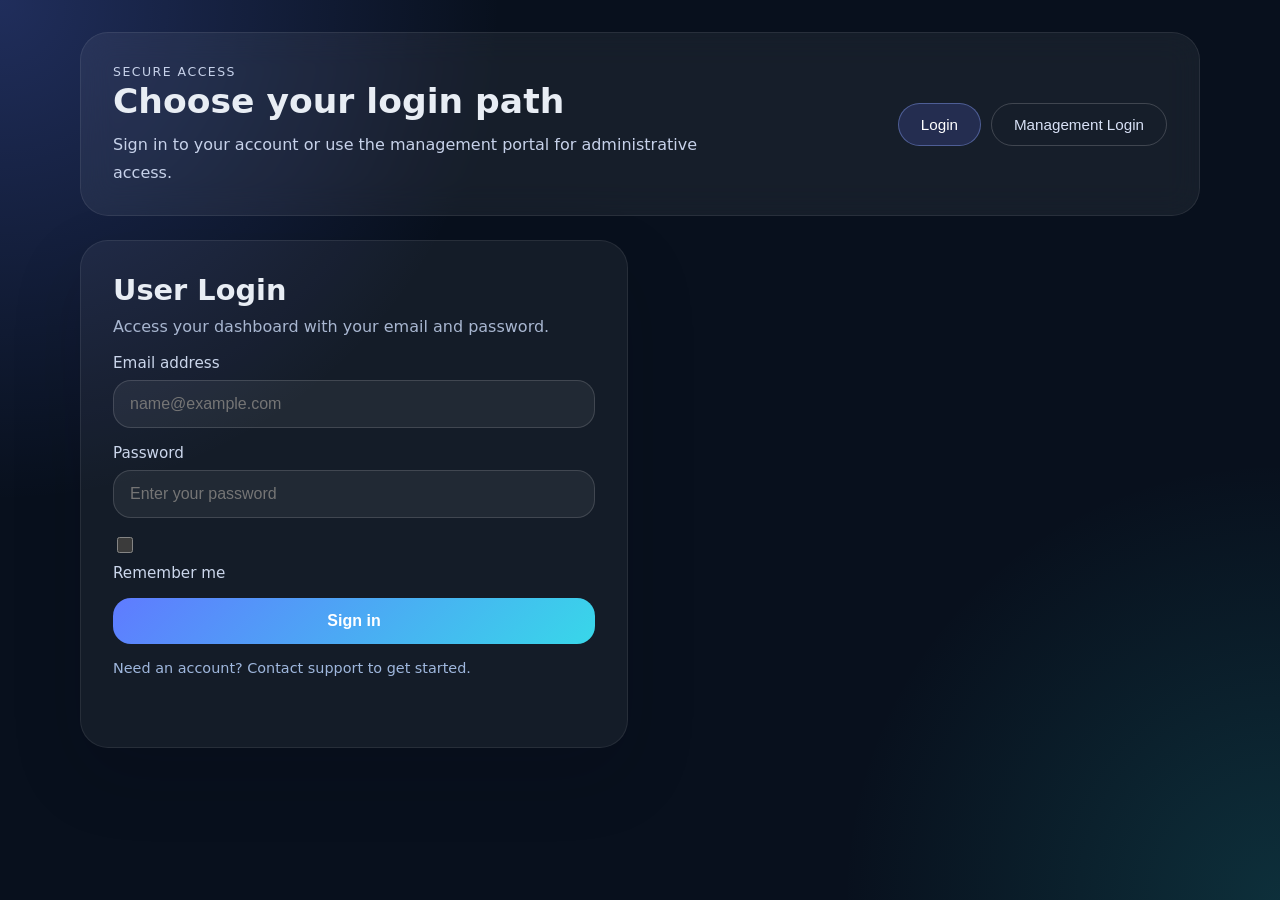
==== index.html @ 0501cc7b "created a 'login' and 'management login'pages" ====
<!DOCTYPE html>
<html lang="en">
<head>
  <meta charset="UTF-8" />
  <meta name="viewport" content="width=device-width, initial-scale=1.0" />
  <title>Login &amp; Management Login</title>
  <link rel="stylesheet" href="style.css" />
</head>
<body>
  <main class="page-shell">
    <div class="hero-panel">
      <div class="hero-copy">
        <p class="eyebrow">Secure access</p>
        <h1>Choose your login path</h1>
        <p>Sign in to your account or use the management portal for administrative access.</p>
      </div>
      <div class="switcher">
        <button id="loginToggle" class="switch-btn active" type="button">Login</button>
        <button id="managementToggle" class="switch-btn" type="button">Management Login</button>
      </div>
    </div>

    <section class="form-panel" aria-label="Authentication forms">
      <article id="loginPage" class="form-card active-card">
        <div class="card-header">
          <h2>User Login</h2>
          <p>Access your dashboard with your email and password.</p>
        </div>
        <form id="userLoginForm" class="auth-form">
          <label>
            Email address
            <input type="email" name="email" placeholder="name@example.com" required />
          </label>
          <label>
            Password
            <input type="password" name="password" placeholder="Enter your password" required />
          </label>
          <label class="checkbox-field">
            <input type="checkbox" name="remember" />
            Remember me
          </label>
          <button type="submit" class="primary-btn">Sign in</button>
          <p class="form-note">Need an account? Contact support to get started.</p>
          <div class="message" aria-live="polite"></div>
        </form>
      </article>

      <article id="managementPage" class="form-card">
        <div class="card-header">
          <h2>Management Login</h2>
          <p>Use your management credentials for admin access and reporting.</p>
        </div>
        <form id="managementLoginForm" class="auth-form">
          <label>
            Username
            <input type="text" name="username" placeholder="management user" required />
          </label>
          <label>
            Password
            <input type="password" name="password" placeholder="Enter your password" required />
          </label>
          <label>
            Branch code
            <input type="text" name="branch" placeholder="Office / branch code" />
          </label>
          <button type="submit" class="primary-btn">Access Portal</button>
          <p class="form-note">Only authorized personnel should sign in here.</p>
          <div class="message" aria-live="polite"></div>
        </form>
      </article>
    </section>
  </main>

  <script src="script.js"></script>
</body>
</html>
---- style.css ----
@import url(https://fonts.googleapis.com/css?family=Inconsolata&text=Hello);
:root {
  color-scheme: dark;
  font-family: Inter, system-ui, -apple-system, BlinkMacSystemFont, "Segoe UI", sans-serif;
  background: radial-gradient(circle at top left, rgba(94, 123, 255, 0.28), transparent 32%),
              radial-gradient(circle at bottom right, rgba(42, 211, 213, 0.16), transparent 28%),
              #08101d;
  color: #e8edf4;
}

* {
  box-sizing: border-box;
}

html, body {
  min-height: 100%;
  margin: 0;
  padding: 0;
}

body {
  display: grid;
  place-items: center;
  padding: 32px;
}

.page-shell {
  width: min(1120px, 100%);
  display: grid;
  gap: 24px;
}

.hero-panel {
  display: flex;
  align-items: center;
  justify-content: space-between;
  gap: 24px;
  padding: 28px 32px;
  border-radius: 28px;
  background: rgba(255,255,255,0.06);
  border: 1px solid rgba(255,255,255,0.08);
  backdrop-filter: blur(16px);
}

.hero-copy {
  max-width: 600px;
}

.eyebrow {
  margin: 0 0 10px;
  color: #8aa7d1;
  letter-spacing: 0.12em;
  text-transform: uppercase;
  font-size: 0.78rem;
}

.hero-copy h1 {
  margin: 0 0 12px;
  font-size: clamp(2rem, 2.7vw, 3rem);
  line-height: 1.05;
}

.hero-copy p {
  margin: 0;
  color: #c7d2ea;
  max-width: 48rem;
  line-height: 1.75;
}

.switcher {
  display: inline-flex;
  gap: 10px;
  flex-wrap: wrap;
}

.switch-btn {
  border: 1px solid rgba(255,255,255,0.18);
  border-radius: 999px;
  background: transparent;
  color: #d8e1f6;
  padding: 12px 22px;
  font-size: 0.95rem;
  cursor: pointer;
  transition: all 0.22s ease;
}

.switch-btn:hover,
.switch-btn.active {
  background: rgba(100, 116, 255, 0.18);
  border-color: rgba(143, 167, 255, 0.4);
  color: #ffffff;
}

.form-panel {
  display: grid;
  gap: 24px;
  grid-template-columns: repeat(2, minmax(0, 1fr));
}

.form-card {
  display: none;
  flex-direction: column;
  gap: 18px;
  padding: 32px;
  border-radius: 28px;
  background: rgba(255,255,255,0.05);
  border: 1px solid rgba(255,255,255,0.08);
  box-shadow: 0 28px 70px rgba(2, 8, 20, 0.15);
}

.form-card.active-card {
  display: flex;
}

.card-header h2 {
  margin: 0 0 10px;
  font-size: 1.8rem;
}

.card-header p {
  margin: 0;
  color: #a8b6d0;
}

.auth-form {
  display: grid;
  gap: 16px;
}

.auth-form label {
  display: grid;
  gap: 8px;
  font-size: 0.95rem;
  color: #cbd6eb;
}

.auth-form input[type="email"],
.auth-form input[type="password"],
.auth-form input[type="text"] {
  width: 100%;
  padding: 14px 16px;
  border-radius: 18px;
  border: 1px solid rgba(255,255,255,0.14);
  background: rgba(255,255,255,0.06);
  color: #f4f8ff;
  font-size: 1rem;
  transition: border-color 0.18s ease, background 0.18s ease;
}

.auth-form input:focus {
  outline: none;
  border-color: rgba(129, 140, 248, 0.85);
  background: rgba(255,255,255,0.11);
}

.checkbox-field {
  align-items: center;
  display: flex;
  gap: 10px;
  color: #b2c1e8;
}

.checkbox-field input {
  width: 16px;
  height: 16px;
}

.primary-btn {
  border: none;
  border-radius: 18px;
  padding: 14px 20px;
  background: linear-gradient(135deg, #5f7bff, #38d7e9);
  color: #fff;
  font-size: 1rem;
  font-weight: 600;
  cursor: pointer;
  transition: transform 0.18s ease, box-shadow 0.18s ease;
}

.primary-btn:hover {
  transform: translateY(-1px);
  box-shadow: 0 18px 40px rgba(56, 215, 233, 0.24);
}

.form-note {
  margin: 0;
  color: #9fb7dd;
  font-size: 0.9rem;
}

.message {
  min-height: 1.4em;
  color: #a0e7b8;
  font-weight: 500;
}

@media (max-width: 900px) {
  .hero-panel,
  .form-panel {
    grid-template-columns: 1fr;
  }
}

@media (max-width: 640px) {
  body {
    padding: 18px;
  }

  .hero-panel,
  .form-card {
    padding: 24px;
  }

  .switch-btn {
    flex: 1 1 48%;
  }
}
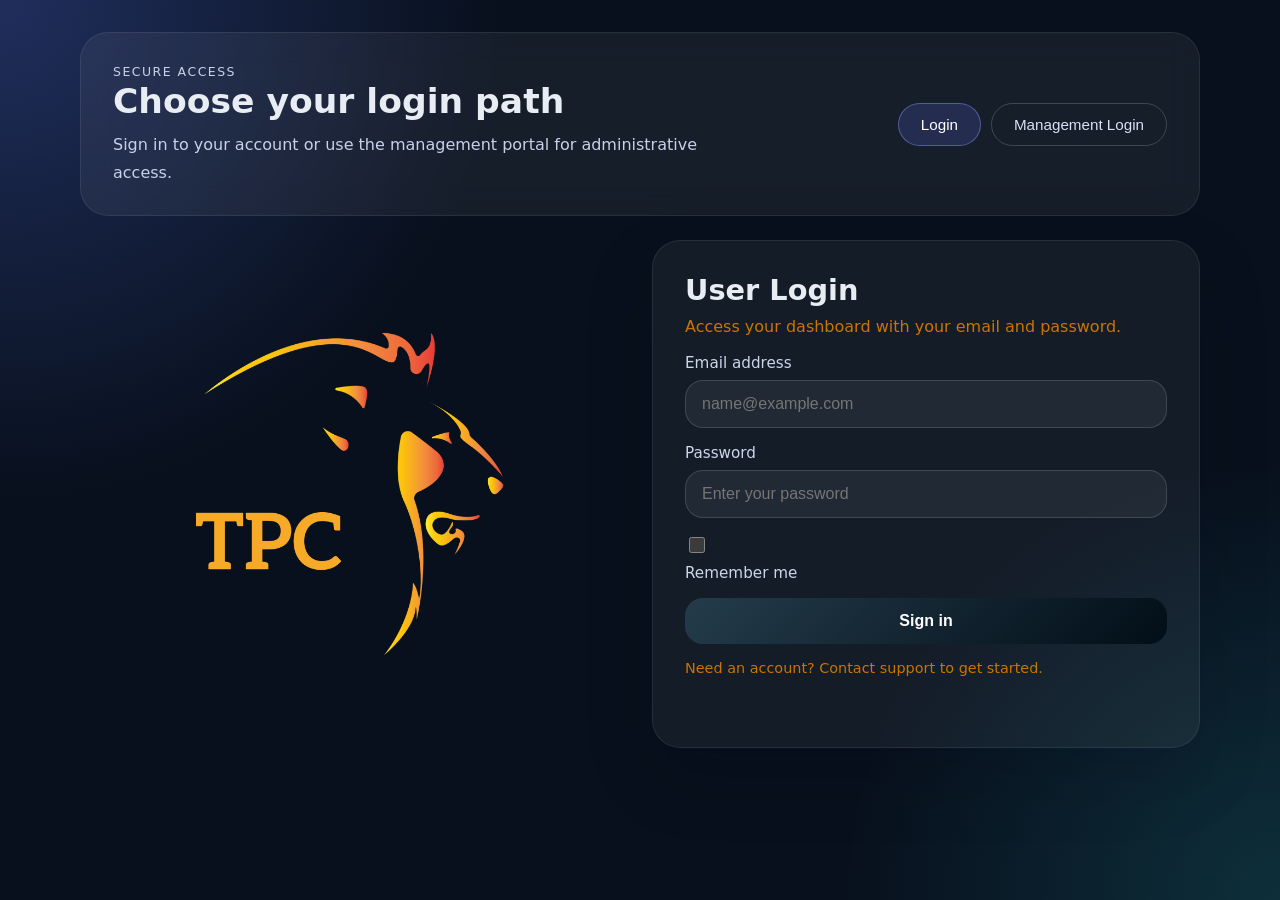
==== commit 26a3b34f: "added a logo" ====
--- a/index.html
+++ b/index.html
@@ -18,6 +18,10 @@
         <button id="loginToggle" class="switch-btn active" type="button">Login</button>
         <button id="managementToggle" class="switch-btn" type="button">Management Login</button>
       </div>
+    </div>
+
+    <div class="logo">
+      <img src="ASSESTS/background.png" alt="Company Logo" width="210" height="160" />
     </div>
 
     <section class="form-panel" aria-label="Authentication forms">
@@ -48,6 +52,9 @@
       <article id="managementPage" class="form-card">
         <div class="card-header">
           <h2>Management Login</h2>
+          <div class="switcher">
+
+          </div>
           <p>Use your management credentials for admin access and reporting.</p>
         </div>
         <form id="managementLoginForm" class="auth-form">
--- a/style.css
+++ b/style.css
@@ -27,10 +27,12 @@
 .page-shell {
   width: min(1120px, 100%);
   display: grid;
+  grid-template-columns: 1fr 1fr;  /* Logo and form-panel equal width */
   gap: 24px;
 }
 
 .hero-panel {
+  grid-column: 1 / -1;  /* Span full width */
   display: flex;
   align-items: center;
   justify-content: space-between;
@@ -48,7 +50,7 @@
 
 .eyebrow {
   margin: 0 0 10px;
-  color: #8aa7d1;
+  color: #ca7404;
   letter-spacing: 0.12em;
   text-transform: uppercase;
   font-size: 0.78rem;
@@ -91,10 +93,25 @@
   color: #ffffff;
 }
 
+.logo {
+  display: flex;
+  justify-content: flex-start;
+  align-items: flex-start;
+  width: 100%;
+  height: 100%;
+}
+
+.logo img {
+  width: 100%;
+  height: 100%;
+  object-fit: contain;
+}
+
 .form-panel {
-  display: grid;
-  gap: 24px;
-  grid-template-columns: repeat(2, minmax(0, 1fr));
+  display: flex;
+  flex-direction: column;
+  gap: 16px;
+  /* form-panel styling */
 }
 
 .form-card {
@@ -119,7 +136,7 @@
 
 .card-header p {
   margin: 0;
-  color: #a8b6d0;
+  color: #ca7404;
 }
 
 .auth-form {
@@ -169,7 +186,7 @@
   border: none;
   border-radius: 18px;
   padding: 14px 20px;
-  background: linear-gradient(135deg, #5f7bff, #38d7e9);
+  background: linear-gradient(135deg, #243c4a, #020e18);
   color: #fff;
   font-size: 1rem;
   font-weight: 600;
@@ -184,13 +201,13 @@
 
 .form-note {
   margin: 0;
-  color: #9fb7dd;
+  color: #ca7404;
   font-size: 0.9rem;
 }
 
 .message {
   min-height: 1.4em;
-  color: #a0e7b8;
+  color: #243c4a;
   font-weight: 500;
 }
 
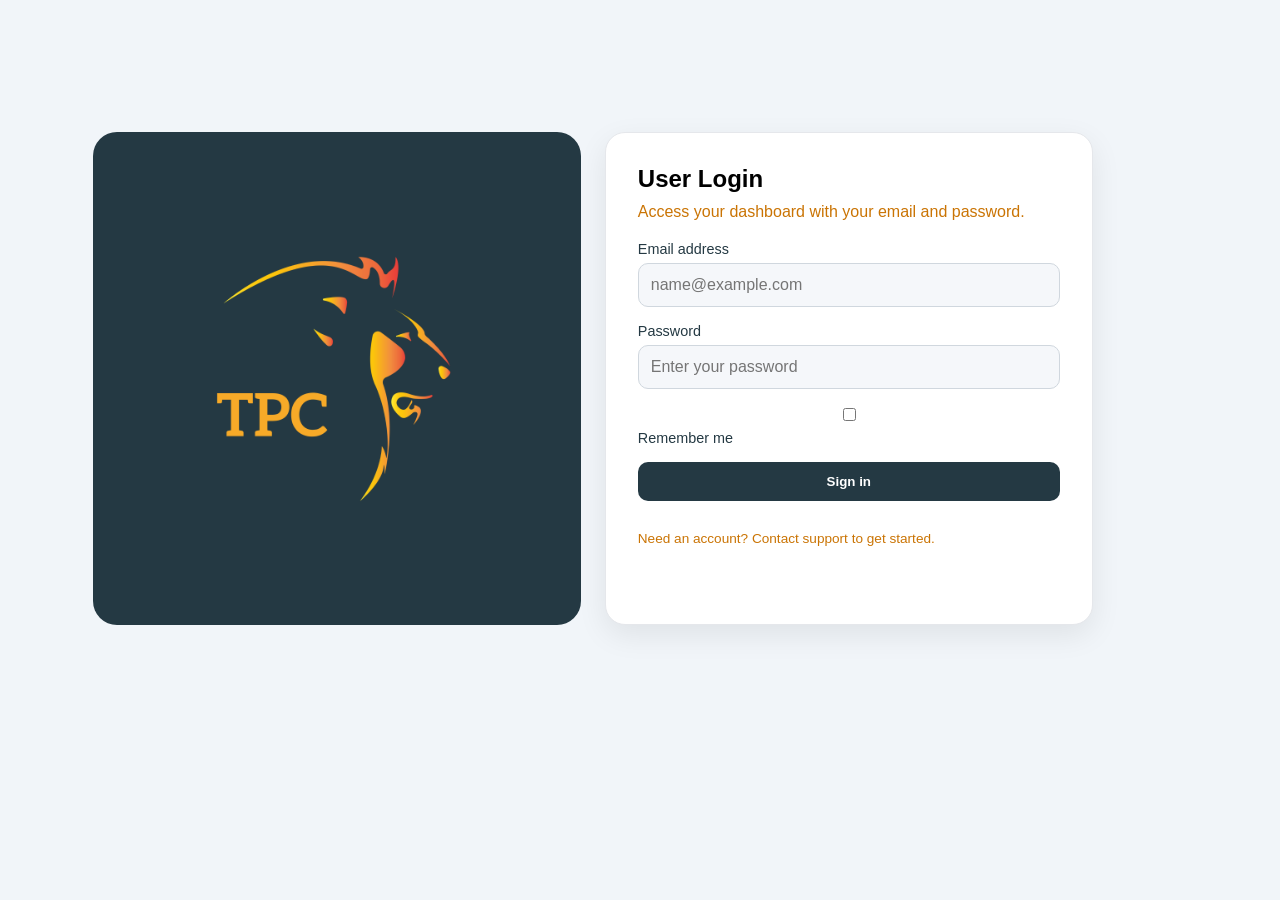
==== commit 250e9e87: "centred the the page-shell" ====
--- a/index.html
+++ b/index.html
@@ -8,22 +8,10 @@
 </head>
 <body>
   <main class="page-shell">
-    <div class="hero-panel">
-      <div class="hero-copy">
-        <p class="eyebrow">Secure access</p>
-        <h1>Choose your login path</h1>
-        <p>Sign in to your account or use the management portal for administrative access.</p>
-      </div>
-      <div class="switcher">
-        <button id="loginToggle" class="switch-btn active" type="button">Login</button>
-        <button id="managementToggle" class="switch-btn" type="button">Management Login</button>
-      </div>
-    </div>
-
-    <div class="logo">
+        <div class="login-section">
+       <div class="logo">
       <img src="ASSESTS/background.png" alt="Company Logo" width="210" height="160" />
     </div>
-
     <section class="form-panel" aria-label="Authentication forms">
       <article id="loginPage" class="form-card active-card">
         <div class="card-header">
@@ -49,35 +37,9 @@
         </form>
       </article>
 
-      <article id="managementPage" class="form-card">
-        <div class="card-header">
-          <h2>Management Login</h2>
-          <div class="switcher">
-
-          </div>
-          <p>Use your management credentials for admin access and reporting.</p>
-        </div>
-        <form id="managementLoginForm" class="auth-form">
-          <label>
-            Username
-            <input type="text" name="username" placeholder="management user" required />
-          </label>
-          <label>
-            Password
-            <input type="password" name="password" placeholder="Enter your password" required />
-          </label>
-          <label>
-            Branch code
-            <input type="text" name="branch" placeholder="Office / branch code" />
-          </label>
-          <button type="submit" class="primary-btn">Access Portal</button>
-          <p class="form-note">Only authorized personnel should sign in here.</p>
-          <div class="message" aria-live="polite"></div>
-        </form>
-      </article>
     </section>
+    </div>
   </main>
-
   <script src="script.js"></script>
 </body>
 </html>
--- a/style.css
+++ b/style.css
@@ -1,144 +1,82 @@
-@import url(https://fonts.googleapis.com/css?family=Inconsolata&text=Hello);
-:root {
-  color-scheme: dark;
-  font-family: Inter, system-ui, -apple-system, BlinkMacSystemFont, "Segoe UI", sans-serif;
-  background: radial-gradient(circle at top left, rgba(94, 123, 255, 0.28), transparent 32%),
-              radial-gradient(circle at bottom right, rgba(42, 211, 213, 0.16), transparent 28%),
-              #08101d;
-  color: #e8edf4;
-}
-
+/* General Box Sizing */
 * {
   box-sizing: border-box;
 }
 
+/* Global Styles */
 html, body {
-  min-height: 100%;
   margin: 0;
   padding: 0;
+  height: 100%;
+  font-family: Arial, sans-serif;
+  background-color: #f1f5f9;
 }
 
+/* Body Layout */
 body {
-  display: grid;
-  place-items: center;
-  padding: 32px;
+  align-items: center;
+  padding: 32px !important;
 }
 
+.login-section{
+
+  margin-block: 10%;
+  width: 1000px !important;
+  display: grid;
+  grid-template-columns: 1fr 1fr;
+  gap: 24px;
+
+}
+/* Page Container */
 .page-shell {
-  width: min(1120px, 100%);
-  display: grid;
-  grid-template-columns: 1fr 1fr;  /* Logo and form-panel equal width */
-  gap: 24px;
+  width: max-content;
+  padding-left: 5%;
 }
 
-.hero-panel {
-  grid-column: 1 / -1;  /* Span full width */
+/* LOGO SECTION */
+.logo {
+  background-color: #243943;
   display: flex;
+  justify-content: center;
   align-items: center;
-  justify-content: space-between;
-  gap: 24px;
-  padding: 28px 32px;
-  border-radius: 28px;
-  background: rgba(255,255,255,0.06);
-  border: 1px solid rgba(255,255,255,0.08);
-  backdrop-filter: blur(16px);
-}
-
-.hero-copy {
-  max-width: 600px;
-}
-
-.eyebrow {
-  margin: 0 0 10px;
-  color: #ca7404;
-  letter-spacing: 0.12em;
-  text-transform: uppercase;
-  font-size: 0.78rem;
-}
-
-.hero-copy h1 {
-  margin: 0 0 12px;
-  font-size: clamp(2rem, 2.7vw, 3rem);
-  line-height: 1.05;
-}
-
-.hero-copy p {
-  margin: 0;
-  color: #c7d2ea;
-  max-width: 48rem;
-  line-height: 1.75;
-}
-
-.switcher {
-  display: inline-flex;
-  gap: 10px;
-  flex-wrap: wrap;
-}
-
-.switch-btn {
-  border: 1px solid rgba(255,255,255,0.18);
-  border-radius: 999px;
-  background: transparent;
-  color: #d8e1f6;
-  padding: 12px 22px;
-  font-size: 0.95rem;
-  cursor: pointer;
-  transition: all 0.22s ease;
-}
-
-.switch-btn:hover,
-.switch-btn.active {
-  background: rgba(100, 116, 255, 0.18);
-  border-color: rgba(143, 167, 255, 0.4);
-  color: #ffffff;
-}
-
-.logo {
-  display: flex;
-  justify-content: flex-start;
-  align-items: flex-start;
-  width: 100%;
-  height: 100%;
+  padding: 36px;
+  border-radius: 24px;
 }
 
 .logo img {
-  width: 100%;
-  height: 100%;
-  object-fit: contain;
+  max-width: 100%;
+  width: 416px;
+  height: auto;
 }
 
+/* FORM SECTION */
 .form-panel {
   display: flex;
-  flex-direction: column;
-  gap: 16px;
-  /* form-panel styling */
+  align-items: center;
+  justify-content: center;
 }
 
+/* Form Card Styling */
 .form-card {
-  display: none;
-  flex-direction: column;
-  gap: 18px;
+  width: 100%;
   padding: 32px;
-  border-radius: 28px;
-  background: rgba(255,255,255,0.05);
-  border: 1px solid rgba(255,255,255,0.08);
-  box-shadow: 0 28px 70px rgba(2, 8, 20, 0.15);
+  border-radius: 20px;
+  background: #ffffff;
+  border: 1px solid #e5e7eb;
+  box-shadow: 0 10px 30px rgba(0, 0, 0, 0.08);
 }
 
-.form-card.active-card {
-  display: flex;
-}
-
+/* Card Header */
 .card-header h2 {
   margin: 0 0 10px;
-  font-size: 1.8rem;
 }
 
 .card-header p {
-  margin: 0;
+  margin: 0 0 20px;
   color: #ca7404;
 }
 
+/* Form Styles */
 .auth-form {
   display: grid;
   gap: 16px;
@@ -146,89 +84,64 @@
 
 .auth-form label {
   display: grid;
-  gap: 8px;
-  font-size: 0.95rem;
-  color: #cbd6eb;
+  gap: 6px;
+  font-size: 0.9rem;
+  color: #243943;
 }
 
-.auth-form input[type="email"],
-.auth-form input[type="password"],
-.auth-form input[type="text"] {
-  width: 100%;
-  padding: 14px 16px;
-  border-radius: 18px;
-  border: 1px solid rgba(255,255,255,0.14);
-  background: rgba(255,255,255,0.06);
-  color: #f4f8ff;
+/* Input Fields */
+.auth-form input {
+  padding: 12px;
+  border-radius: 10px;
+  border: 1px solid #d0d7de;
+  background: #f5f7fa;
   font-size: 1rem;
-  transition: border-color 0.18s ease, background 0.18s ease;
 }
 
 .auth-form input:focus {
   outline: none;
-  border-color: rgba(129, 140, 248, 0.85);
-  background: rgba(255,255,255,0.11);
+  border-color: #243943;
 }
 
+/* Checkbox Field */
 .checkbox-field {
+  display: flex;
   align-items: center;
-  display: flex;
-  gap: 10px;
-  color: #b2c1e8;
+  gap: 8px;
+  font-size: 0.9rem;
 }
 
-.checkbox-field input {
-  width: 16px;
-  height: 16px;
-}
-
+/* Button */
 .primary-btn {
   border: none;
-  border-radius: 18px;
-  padding: 14px 20px;
-  background: linear-gradient(135deg, #243c4a, #020e18);
-  color: #fff;
-  font-size: 1rem;
-  font-weight: 600;
+  padding: 12px;
+  border-radius: 10px;
+  background: #243943;
+  color: white;
+  font-weight: bold;
   cursor: pointer;
-  transition: transform 0.18s ease, box-shadow 0.18s ease;
 }
 
 .primary-btn:hover {
-  transform: translateY(-1px);
-  box-shadow: 0 18px 40px rgba(56, 215, 233, 0.24);
+  background: #1b2f37;
 }
 
+/* Footer Note */
 .form-note {
-  margin: 0;
+  font-size: 0.85rem;
   color: #ca7404;
-  font-size: 0.9rem;
 }
 
+/* Message (for login feedback) */
 .message {
-  min-height: 1.4em;
-  color: #243c4a;
-  font-weight: 500;
+  min-height: 1.2em;
+  font-size: 0.9rem;
+  color: #243943;
 }
 
-@media (max-width: 900px) {
-  .hero-panel,
-  .form-panel {
+/* Media Queries for Responsiveness */
+@media (max-width: 768px) {
+  .page-shell {
     grid-template-columns: 1fr;
   }
-}
-
-@media (max-width: 640px) {
-  body {
-    padding: 18px;
-  }
-
-  .hero-panel,
-  .form-card {
-    padding: 24px;
-  }
-
-  .switch-btn {
-    flex: 1 1 48%;
-  }
 }
